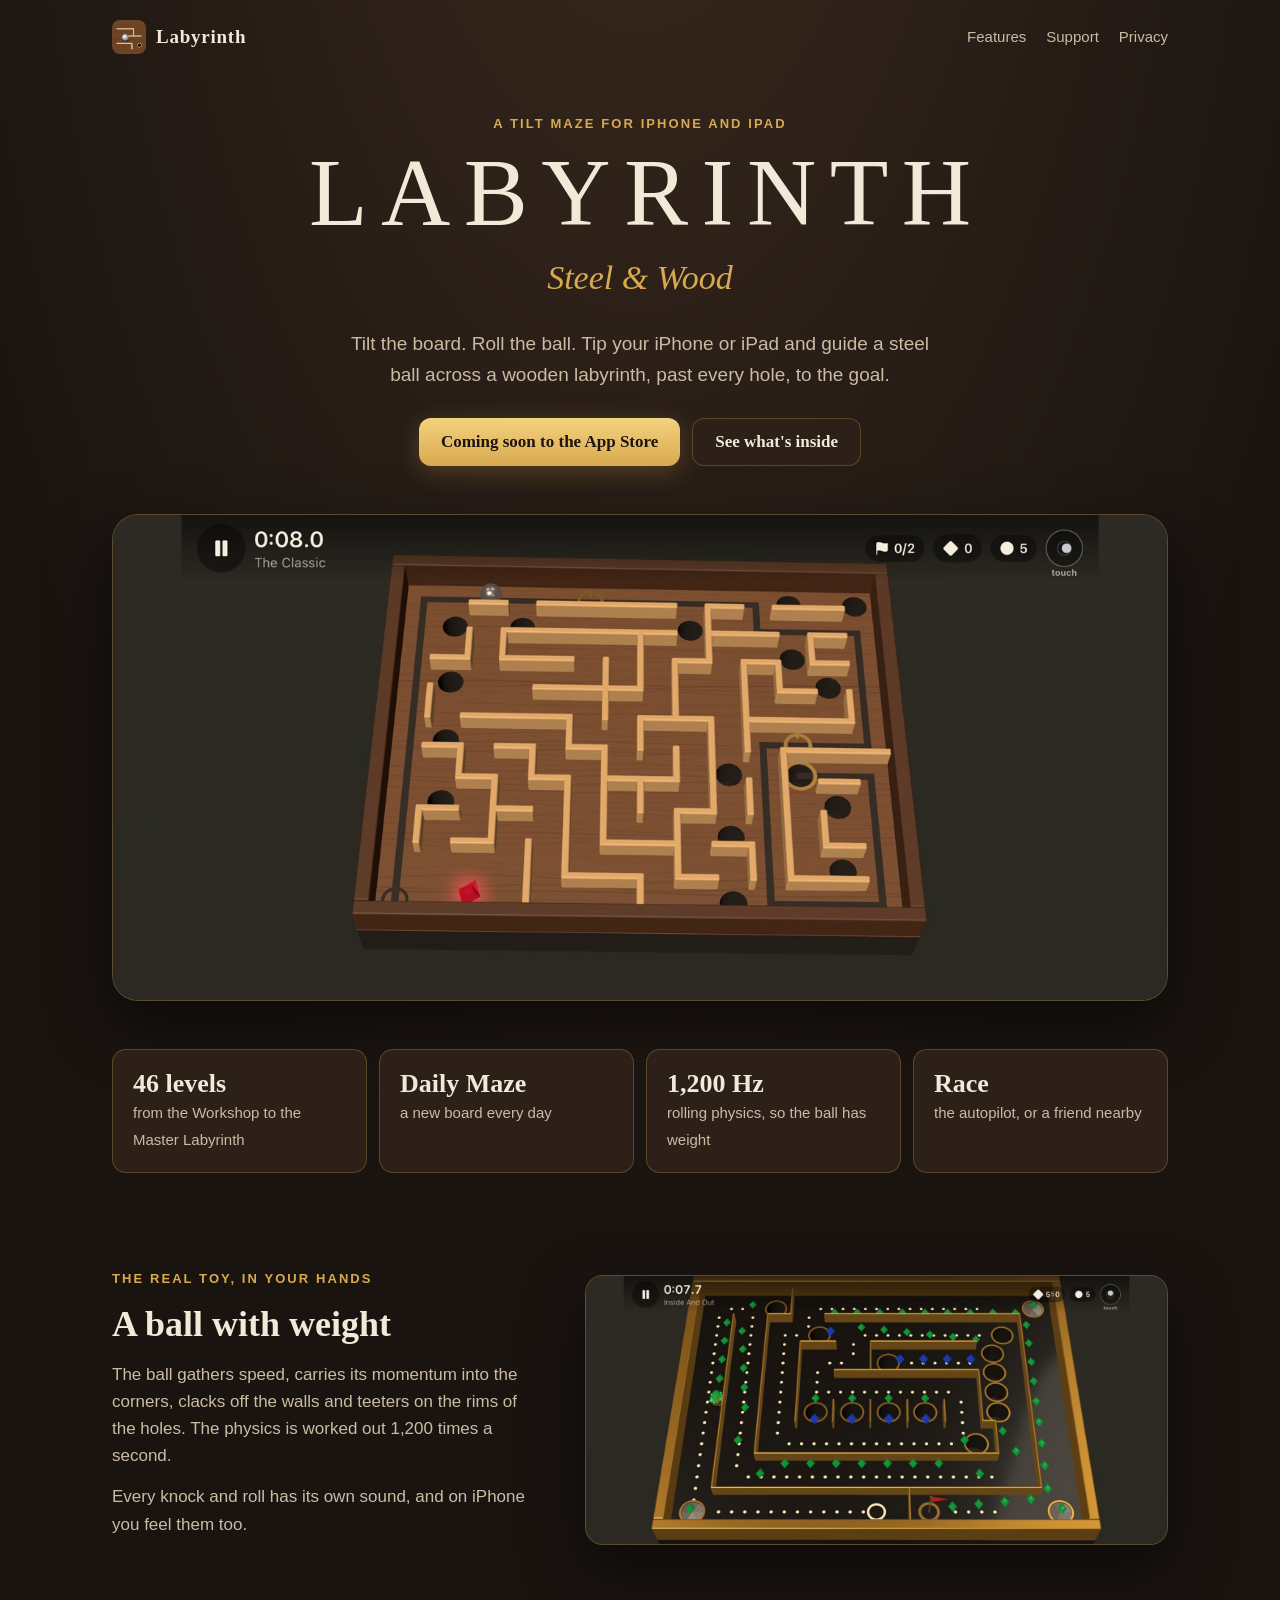
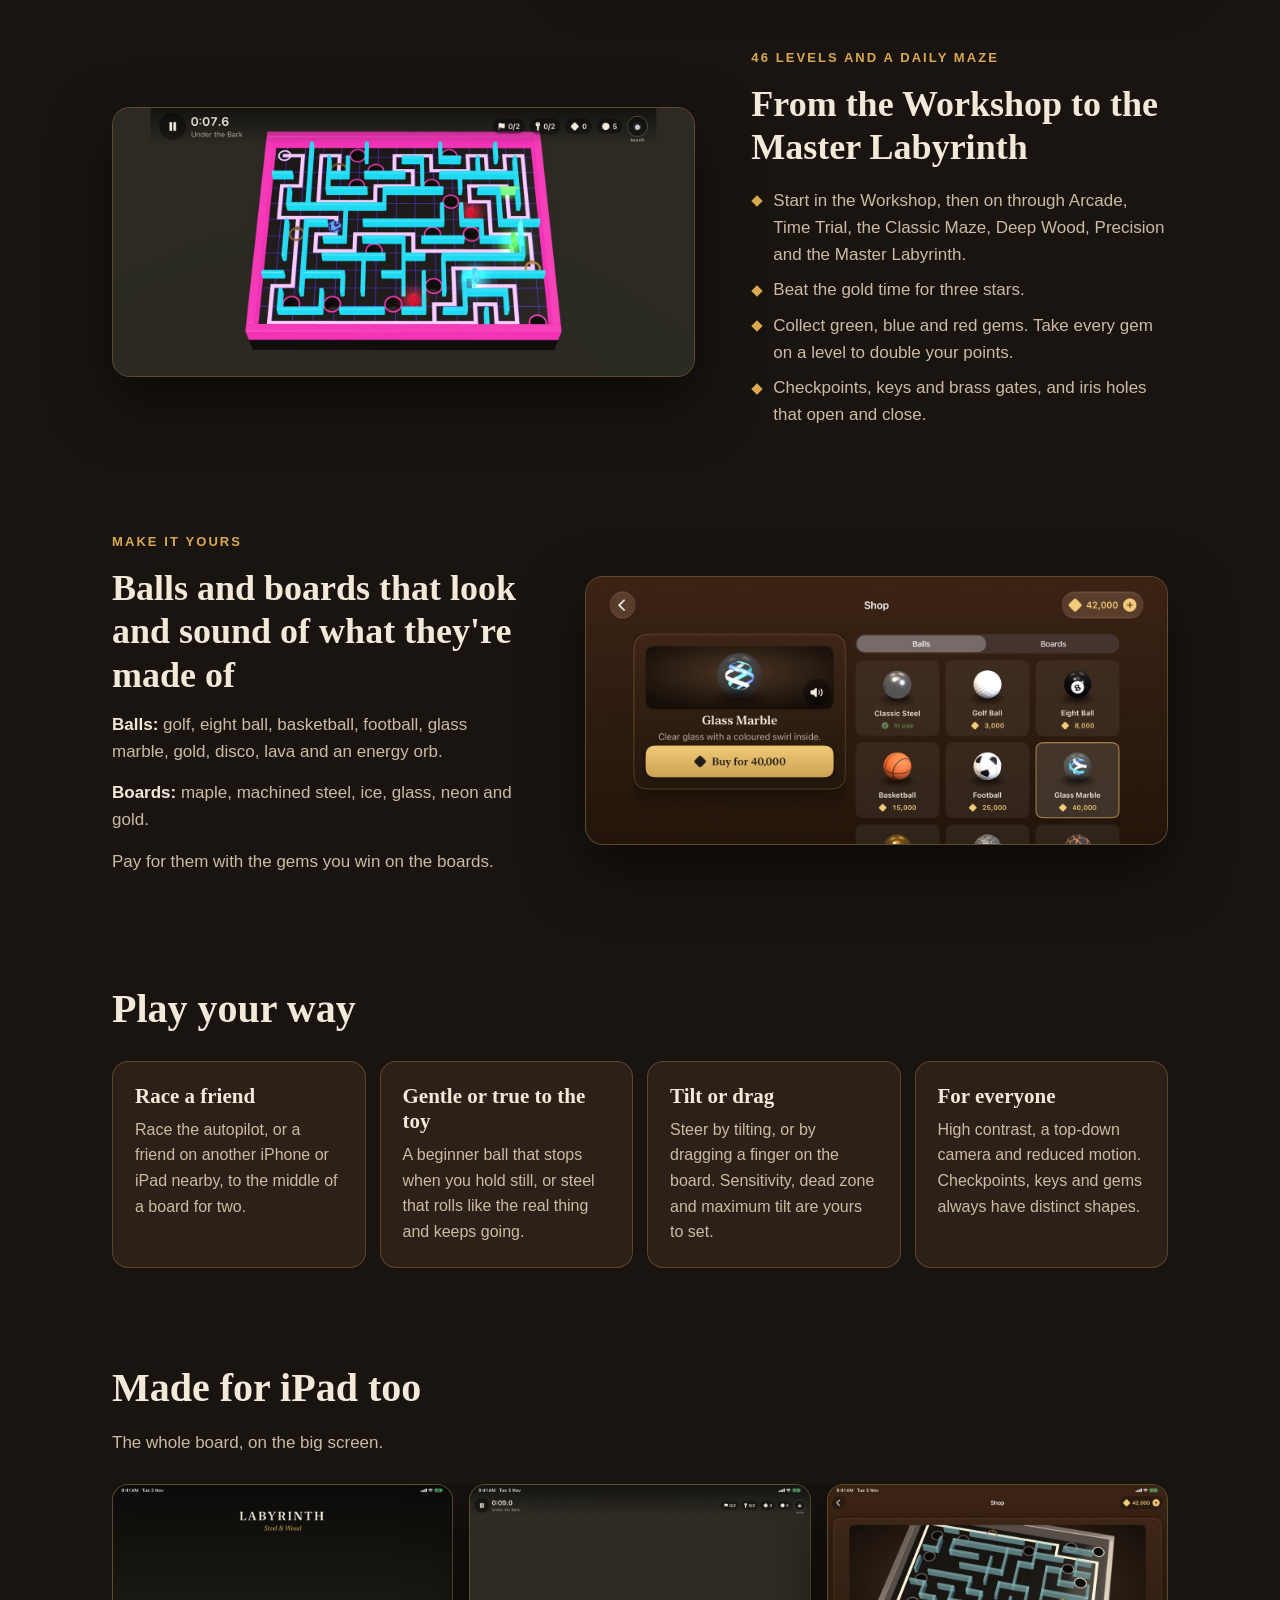
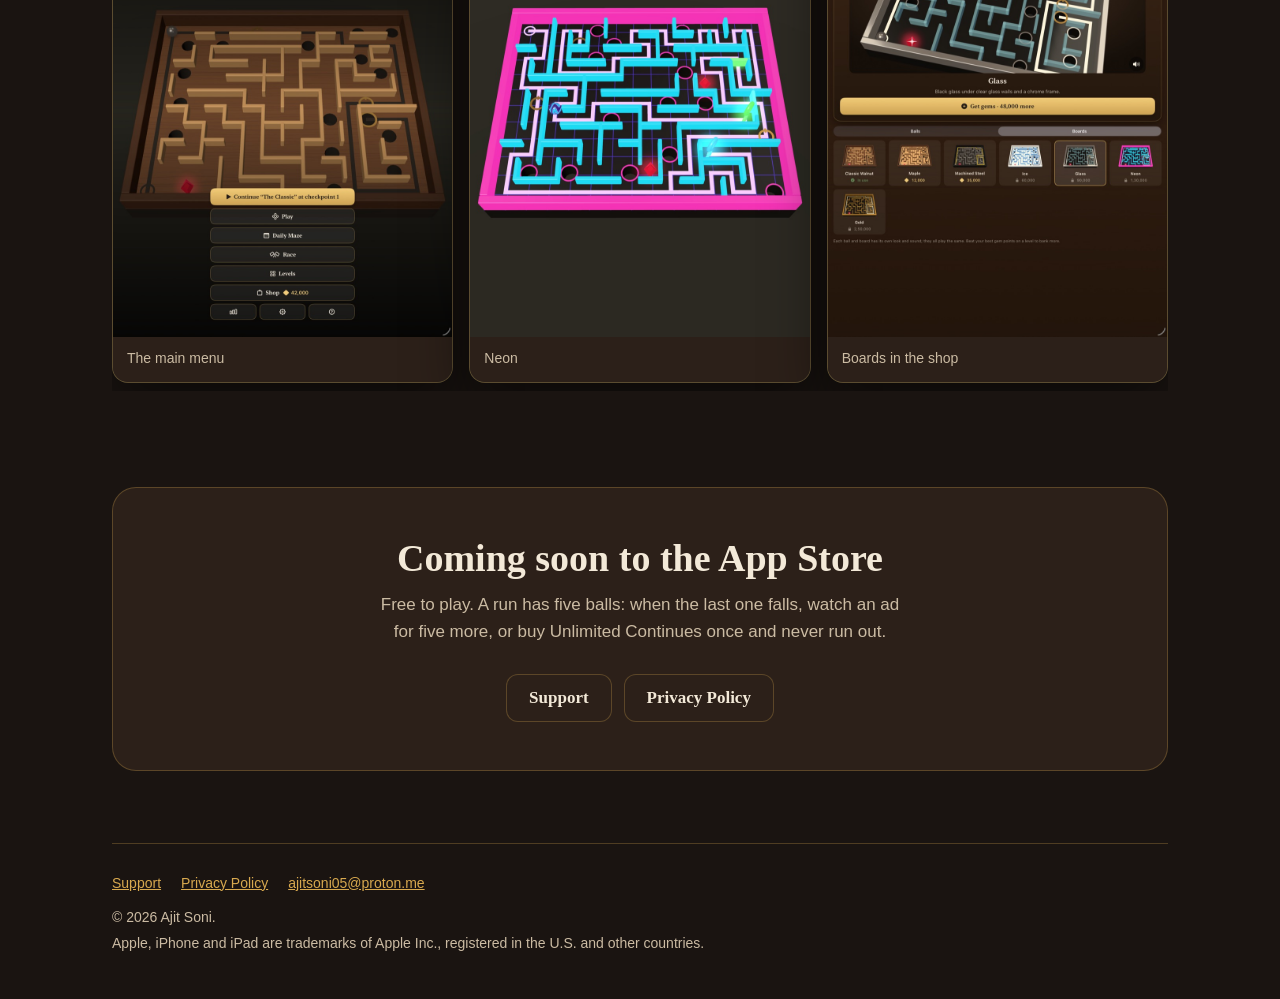
==== labyrinth/index.html @ cddf4cc7 "Publish the site from Labyrinth a6deaa6 Co-Authored-By: Claude Opus 5.5 <noreply@anthropic.com>" ====
<!doctype html>
<html lang="en">
<head>
<meta charset="utf-8">
<meta name="viewport" content="width=device-width, initial-scale=1">
<title>Labyrinth: Steel &amp; Wood · the tilt maze for iPhone and iPad</title>
<meta name="description" content="Tip your iPhone or iPad and roll a steel ball through a wooden labyrinth, past the holes, to the goal. Real rolling physics, 46 levels and a new maze every day.">
<meta name="theme-color" content="#1a1411">
<link rel="canonical" href="https://ajitsoni05.github.io/labyrinth/">
<meta property="og:type" content="website">
<meta property="og:url" content="https://ajitsoni05.github.io/labyrinth/">
<meta property="og:title" content="Labyrinth: Steel &amp; Wood">
<meta property="og:description" content="Tilt the board. Roll the ball. The wooden tilt maze for iPhone and iPad.">
<meta property="og:image" content="https://ajitsoni05.github.io/labyrinth/images/iphone-01-classic.jpg">
<meta name="twitter:card" content="summary_large_image">
<link rel="icon" href="favicon.png" type="image/png">
<link rel="apple-touch-icon" href="apple-touch-icon.png">
<link rel="stylesheet" href="style.css">
</head>
<body>
<header class="site-header wrap">
<a class="brand" href="index.html"><img src="images/icon-256.png" alt="" width="34" height="34"><span>Labyrinth</span></a>
<nav><a href="#features">Features</a><a href="support.html">Support</a><a href="privacy.html">Privacy</a></nav>
</header>

<main class="wrap">
<section class="intro">
<p class="eyebrow">A tilt maze for iPhone and iPad</p>
<h1 class="wordmark">LABYRINTH</h1>
<p class="wordmark-sub">Steel &amp; Wood</p>
<p class="tagline">Tilt the board. Roll the ball. Tip your iPhone or iPad and guide a steel ball across a wooden labyrinth, past every hole, to the goal.</p>
<div class="actions">
<!-- When the game is live, replace this with Apple's "Download on the App Store" badge linking to the listing. -->
<span class="button button-gold soon">Coming soon to the App Store</span>
<a class="button button-quiet" href="#features">See what's inside</a>
</div>
<figure class="shot hero-shot"><img src="images/iphone-01-classic.jpg" width="1434" height="660" alt="The Classic: a walnut labyrinth board with a steel ball, maple walls, holes and a red gem."></figure>
</section>

<section class="facts" aria-label="At a glance">
<div class="fact"><b>46 levels</b><span>from the Workshop to the Master Labyrinth</span></div>
<div class="fact"><b>Daily Maze</b><span>a new board every day</span></div>
<div class="fact"><b>1,200 Hz</b><span>rolling physics, so the ball has weight</span></div>
<div class="fact"><b>Race</b><span>the autopilot, or a friend nearby</span></div>
</section>

<section class="feature" id="features">
<div class="feature-text">
<p class="eyebrow">The real toy, in your hands</p>
<h2>A ball with weight</h2>
<p>The ball gathers speed, carries its momentum into the corners, clacks off the walls and teeters on the rims of the holes. The physics is worked out 1,200 times a second.</p>
<p>Every knock and roll has its own sound, and on iPhone you feel them too.</p>
</div>
<figure class="shot"><img src="images/iphone-03-gold.jpg" width="1434" height="660" loading="lazy" alt="Inside and Out on the gold board, with rows of green and blue gems around the holes."></figure>
</section>

<section class="feature flip">
<div class="feature-text">
<p class="eyebrow">46 levels and a Daily Maze</p>
<h2>From the Workshop to the Master Labyrinth</h2>
<ul class="ticks">
<li>Start in the Workshop, then on through Arcade, Time Trial, the Classic Maze, Deep Wood, Precision and the Master Labyrinth.</li>
<li>Beat the gold time for three stars.</li>
<li>Collect green, blue and red gems. Take every gem on a level to double your points.</li>
<li>Checkpoints, keys and brass gates, and iris holes that open and close.</li>
</ul>
</div>
<figure class="shot"><img src="images/iphone-02-neon.jpg" width="1434" height="660" loading="lazy" alt="Under the Bark on the neon board: cyan walls, pink holes, keys and gems, with the energy orb."></figure>
</section>

<section class="feature">
<div class="feature-text">
<p class="eyebrow">Make it yours</p>
<h2>Balls and boards that look and sound of what they're made of</h2>
<p><strong>Balls:</strong> golf, eight ball, basketball, football, glass marble, gold, disco, lava and an energy orb.</p>
<p><strong>Boards:</strong> maple, machined steel, ice, glass, neon and gold.</p>
<p>Pay for them with the gems you win on the boards.</p>
</div>
<figure class="shot"><img src="images/iphone-04-shop-balls.jpg" width="1434" height="660" loading="lazy" alt="The shop, with the glass marble chosen, next to golf, eight ball, basketball and football balls."></figure>
</section>

<section class="section">
<h2 class="section-title">Play your way</h2>
<div class="cards">
<div class="card"><h3>Race a friend</h3><p>Race the autopilot, or a friend on another iPhone or iPad nearby, to the middle of a board for two.</p></div>
<div class="card"><h3>Gentle or true to the toy</h3><p>A beginner ball that stops when you hold still, or steel that rolls like the real thing and keeps going.</p></div>
<div class="card"><h3>Tilt or drag</h3><p>Steer by tilting, or by dragging a finger on the board. Sensitivity, dead zone and maximum tilt are yours to set.</p></div>
<div class="card"><h3>For everyone</h3><p>High contrast, a top-down camera and reduced motion. Checkpoints, keys and gems always have distinct shapes.</p></div>
</div>
</section>

<section class="section">
<h2 class="section-title">Made for iPad too</h2>
<p>The whole board, on the big screen.</p>
<div class="ipads">
<figure class="shot"><img src="images/ipad-06-menu.jpg" width="860" height="1146" loading="lazy" alt="The main menu on iPad, over the Classic board."><figcaption>The main menu</figcaption></figure>
<figure class="shot"><img src="images/ipad-02-neon.jpg" width="860" height="1146" loading="lazy" alt="The neon board on iPad."><figcaption>Neon</figcaption></figure>
<figure class="shot"><img src="images/ipad-05-shop-boards.jpg" width="860" height="1146" loading="lazy" alt="The shop's boards on iPad."><figcaption>Boards in the shop</figcaption></figure>
</div>
</section>

<section class="closing">
<h2>Coming soon to the App Store</h2>
<p>Free to play. A run has five balls: when the last one falls, watch an ad for five more, or buy Unlimited Continues once and never run out.</p>
<div class="actions"><a class="button button-quiet" href="support.html">Support</a><a class="button button-quiet" href="privacy.html">Privacy Policy</a></div>
</section>
</main>

<footer class="site-footer wrap">
<nav><a href="support.html">Support</a><a href="privacy.html">Privacy Policy</a><a href="mailto:ajitsoni05@proton.me?subject=Labyrinth%3A%20Steel%20%26%20Wood">ajitsoni05@proton.me</a></nav>
<p>© 2026 Ajit Soni.</p>
<p>Apple, iPhone and iPad are trademarks of Apple Inc., registered in the U.S. and other countries.</p>
</footer>
</body>
</html>
---- labyrinth/style.css ----
/* The site's look follows the game's: dark wood, paper text, brass trim. One sheet for every page. */
:root {
  color-scheme: dark;
  --bg: #1a1411; --wood: #241710; --panel: #2c2019; --panel-2: #36271d;
  --line: rgba(216, 169, 79, 0.28); --paper: #f3e9d8; --muted: #cbbba3; --brass: #d8a94f; --brass-bright: #f0c977;
  --serif: ui-serif, "New York", Georgia, "Times New Roman", serif;
  --sans: -apple-system, BlinkMacSystemFont, "Helvetica Neue", Arial, sans-serif;
}
* { box-sizing: border-box; }
html { scroll-behavior: smooth; }
@media (prefers-reduced-motion: reduce) { html { scroll-behavior: auto; } }
body {
  margin: 0; color: var(--paper); font: 17px/1.6 var(--sans);
  background: radial-gradient(ellipse 90% 60% at 50% -10%, #3b2a1e 0%, var(--bg) 65%) no-repeat, var(--bg);
}
img { display: block; max-width: 100%; height: auto; }
a { color: var(--brass); }
a:hover { color: var(--brass-bright); }
h1, h2, h3 { font-family: var(--serif); font-weight: 600; line-height: 1.2; }
p, li { color: var(--muted); }
strong { color: var(--paper); }
.wrap { max-width: 1120px; margin: 0 auto; padding: 0 16px; }
@media (min-width: 720px) { .wrap { padding: 0 32px; } }

/* Header and footer, on every page */
.site-header { display: flex; align-items: center; justify-content: space-between; gap: 16px; padding-top: 20px; padding-bottom: 20px; }
.brand { display: flex; align-items: center; gap: 10px; color: var(--paper); text-decoration: none; font-family: var(--serif); font-size: 19px; font-weight: 600; letter-spacing: 0.04em; }
.brand img { width: 34px; height: 34px; border-radius: 8px; }
.site-header nav { display: flex; gap: 20px; font-size: 15px; }
.site-header nav a { color: var(--muted); text-decoration: none; }
.site-header nav a:hover, .site-header nav a[aria-current] { color: var(--paper); }
@media (max-width: 560px) { .brand span { display: none; } .site-header nav { gap: 16px; } }
.site-footer { margin-top: 72px; padding-bottom: 40px; font-size: 14px; color: var(--muted); }
.site-footer::before { content: ""; display: block; border-top: 1px solid var(--line); margin-bottom: 28px; }
.site-footer p { margin: 4px 0; }
.site-footer nav { display: flex; flex-wrap: wrap; gap: 8px 20px; margin-bottom: 12px; }

/* Text pages: support and privacy */
.page { max-width: 720px; margin: 0 auto; padding: 16px 16px 0; }
.page h1 { font-size: 34px; margin: 8px 0 12px; }
.page h2 { font-size: 23px; margin: 36px 0 8px; }
.page ul { padding-left: 22px; }
.hero { background: var(--panel); border: 1px solid var(--line); border-radius: 16px; padding: 24px; margin: 8px 0 24px; }
.hero p { margin: 0; }

/* Landing page */
.eyebrow { margin: 0 0 10px; font-size: 13px; font-weight: 600; letter-spacing: 0.16em; text-transform: uppercase; color: var(--brass); }
.intro { text-align: center; padding-top: 40px; }
.wordmark { margin: 0; font-size: clamp(46px, 10vw, 96px); font-weight: 500; letter-spacing: 0.14em; line-height: 1; padding-left: 0.14em; }
.wordmark-sub { margin: 10px 0 0; font-family: var(--serif); font-style: italic; font-size: clamp(22px, 3.6vw, 34px); color: var(--brass); }
.tagline { max-width: 580px; margin: 24px auto 0; font-size: 19px; }
.actions { display: flex; flex-wrap: wrap; justify-content: center; gap: 12px; margin-top: 28px; }
.button { display: inline-flex; align-items: center; gap: 8px; min-height: 48px; padding: 0 22px; border-radius: 12px; font-family: var(--serif); font-size: 17px; font-weight: 600; text-decoration: none; }
.button-gold { background: linear-gradient(#f3d27f, #d8a94f); color: #1d140d; box-shadow: 0 6px 24px rgba(216, 169, 79, 0.25); }
.button-gold:hover { color: #1d140d; filter: brightness(1.06); }
.button-quiet { border: 1px solid var(--line); background: var(--panel); color: var(--paper); }
.button-quiet:hover { color: var(--paper); background: var(--panel-2); }
.soon { cursor: default; }
.shot { margin: 0; border-radius: 18px; overflow: hidden; border: 1px solid var(--line); background: #2b2824; box-shadow: 0 24px 60px rgba(0, 0, 0, 0.55); }
.hero-shot { margin-top: 48px; }
@media (min-width: 720px) { .hero-shot { border-radius: 26px; } }

.facts { display: grid; grid-template-columns: repeat(2, 1fr); gap: 12px; margin-top: 48px; }
@media (min-width: 860px) { .facts { grid-template-columns: repeat(4, 1fr); } }
.fact { background: var(--panel); border: 1px solid var(--line); border-radius: 14px; padding: 18px 20px; }
.fact b { display: block; font-family: var(--serif); font-size: 26px; font-weight: 600; color: var(--paper); line-height: 1.2; }
.fact span { font-size: 15px; color: var(--muted); }

.section { margin-top: 96px; }
.section-title { font-size: clamp(28px, 4vw, 40px); margin: 0 0 12px; }
.feature { display: grid; gap: 28px; align-items: center; margin-top: 96px; }
@media (min-width: 860px) {
  .feature { grid-template-columns: 5fr 7fr; gap: 56px; }
  .feature.flip { grid-template-columns: 7fr 5fr; }
  .feature.flip .feature-text { order: 2; }
}
.feature h2 { font-size: clamp(26px, 3.4vw, 36px); margin: 0 0 14px; }
.feature p { margin: 0 0 14px; }
.ticks { list-style: none; padding: 0; margin: 18px 0 0; }
.ticks li { position: relative; padding-left: 22px; margin: 8px 0; }
.ticks li::before { content: ""; position: absolute; left: 2px; top: 0.62em; width: 8px; height: 8px; background: var(--brass); transform: rotate(45deg); }

.cards { display: grid; gap: 14px; grid-template-columns: repeat(auto-fit, minmax(240px, 1fr)); margin-top: 28px; }
.card { background: var(--panel); border: 1px solid var(--line); border-radius: 16px; padding: 22px; }
.card h3 { font-size: 21px; margin: 0 0 8px; }
.card p { margin: 0; font-size: 16px; }

.ipads { display: grid; grid-auto-flow: column; grid-auto-columns: minmax(240px, 1fr); gap: 16px; margin-top: 28px; overflow-x: auto; scroll-snap-type: x mandatory; padding-bottom: 8px; }
.ipads .shot { scroll-snap-align: start; border-radius: 16px; }
.ipads figcaption { padding: 10px 14px 12px; font-size: 14px; color: var(--muted); background: var(--panel); }

.closing { text-align: center; margin-top: 96px; padding: 48px 24px; background: var(--panel); border: 1px solid var(--line); border-radius: 24px; }
.closing h2 { font-size: clamp(26px, 4vw, 38px); margin: 0 0 10px; }
.closing p { margin: 0 auto; max-width: 520px; }
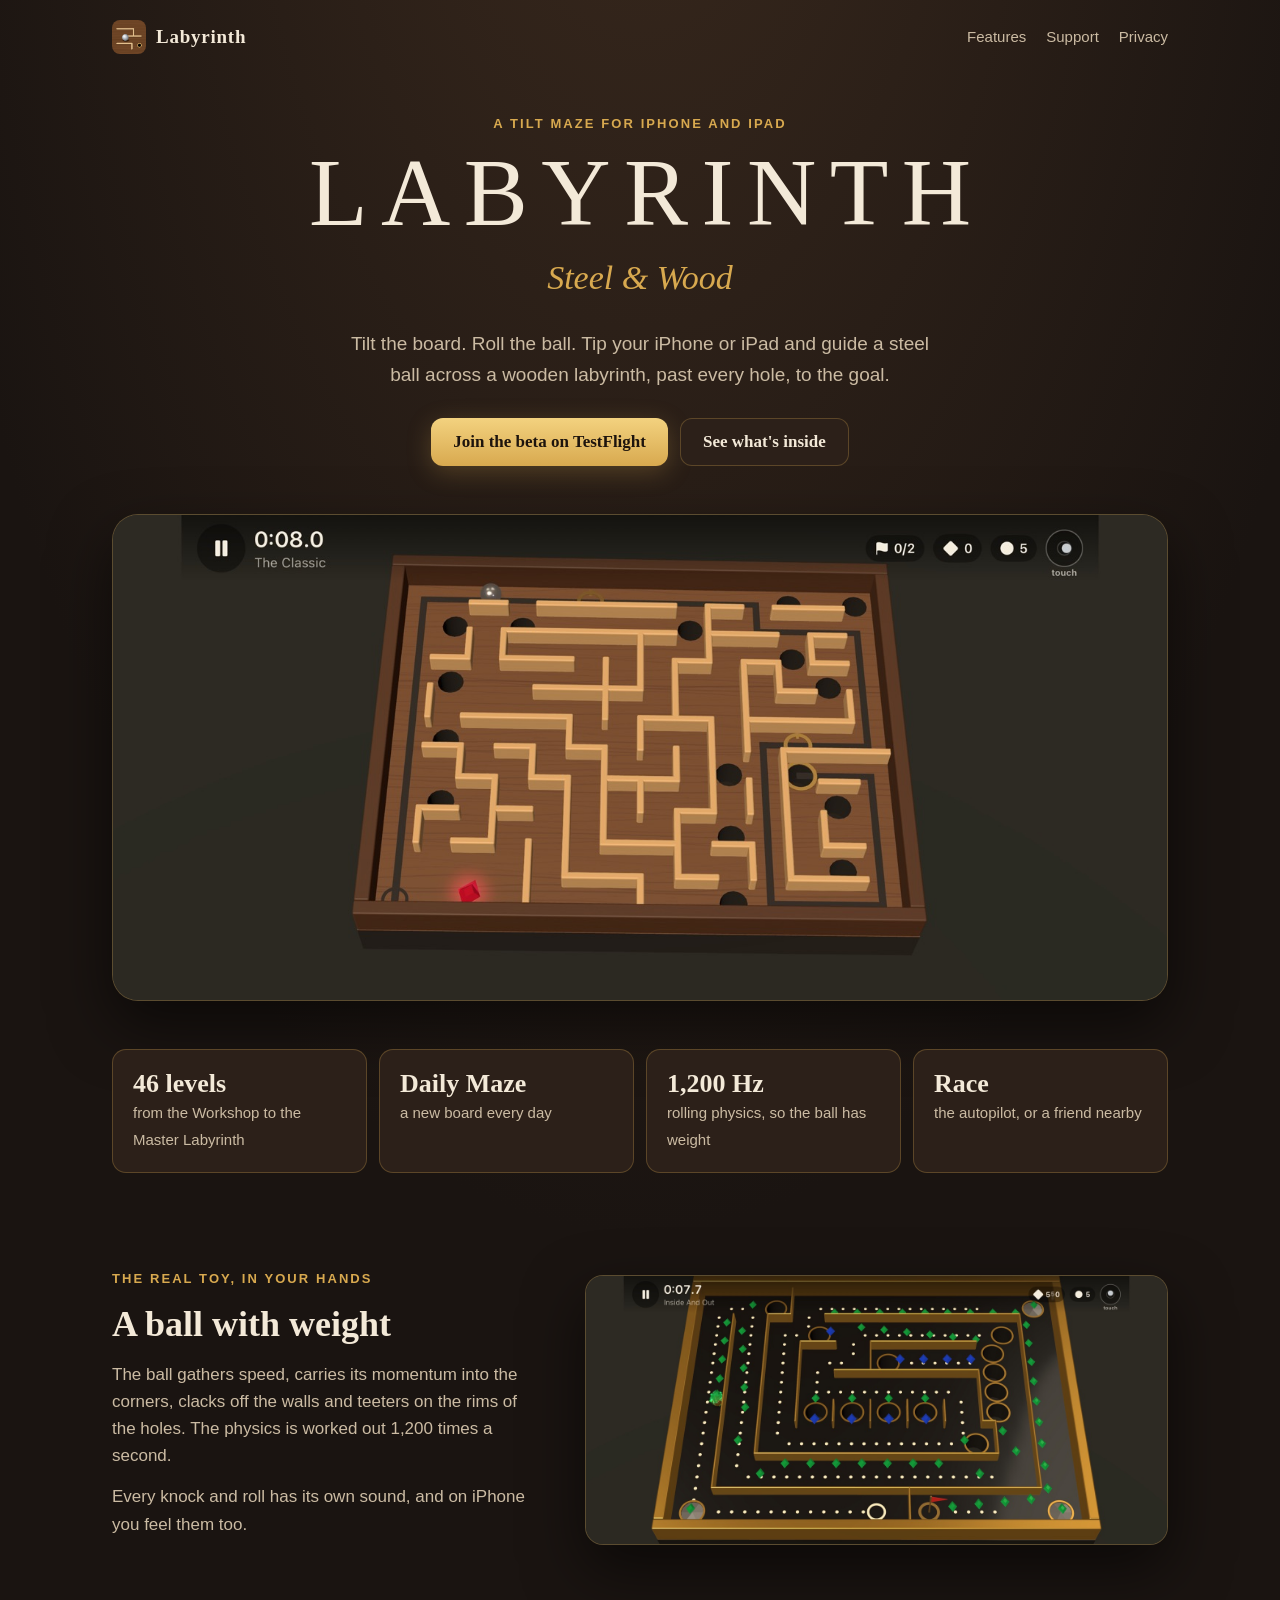
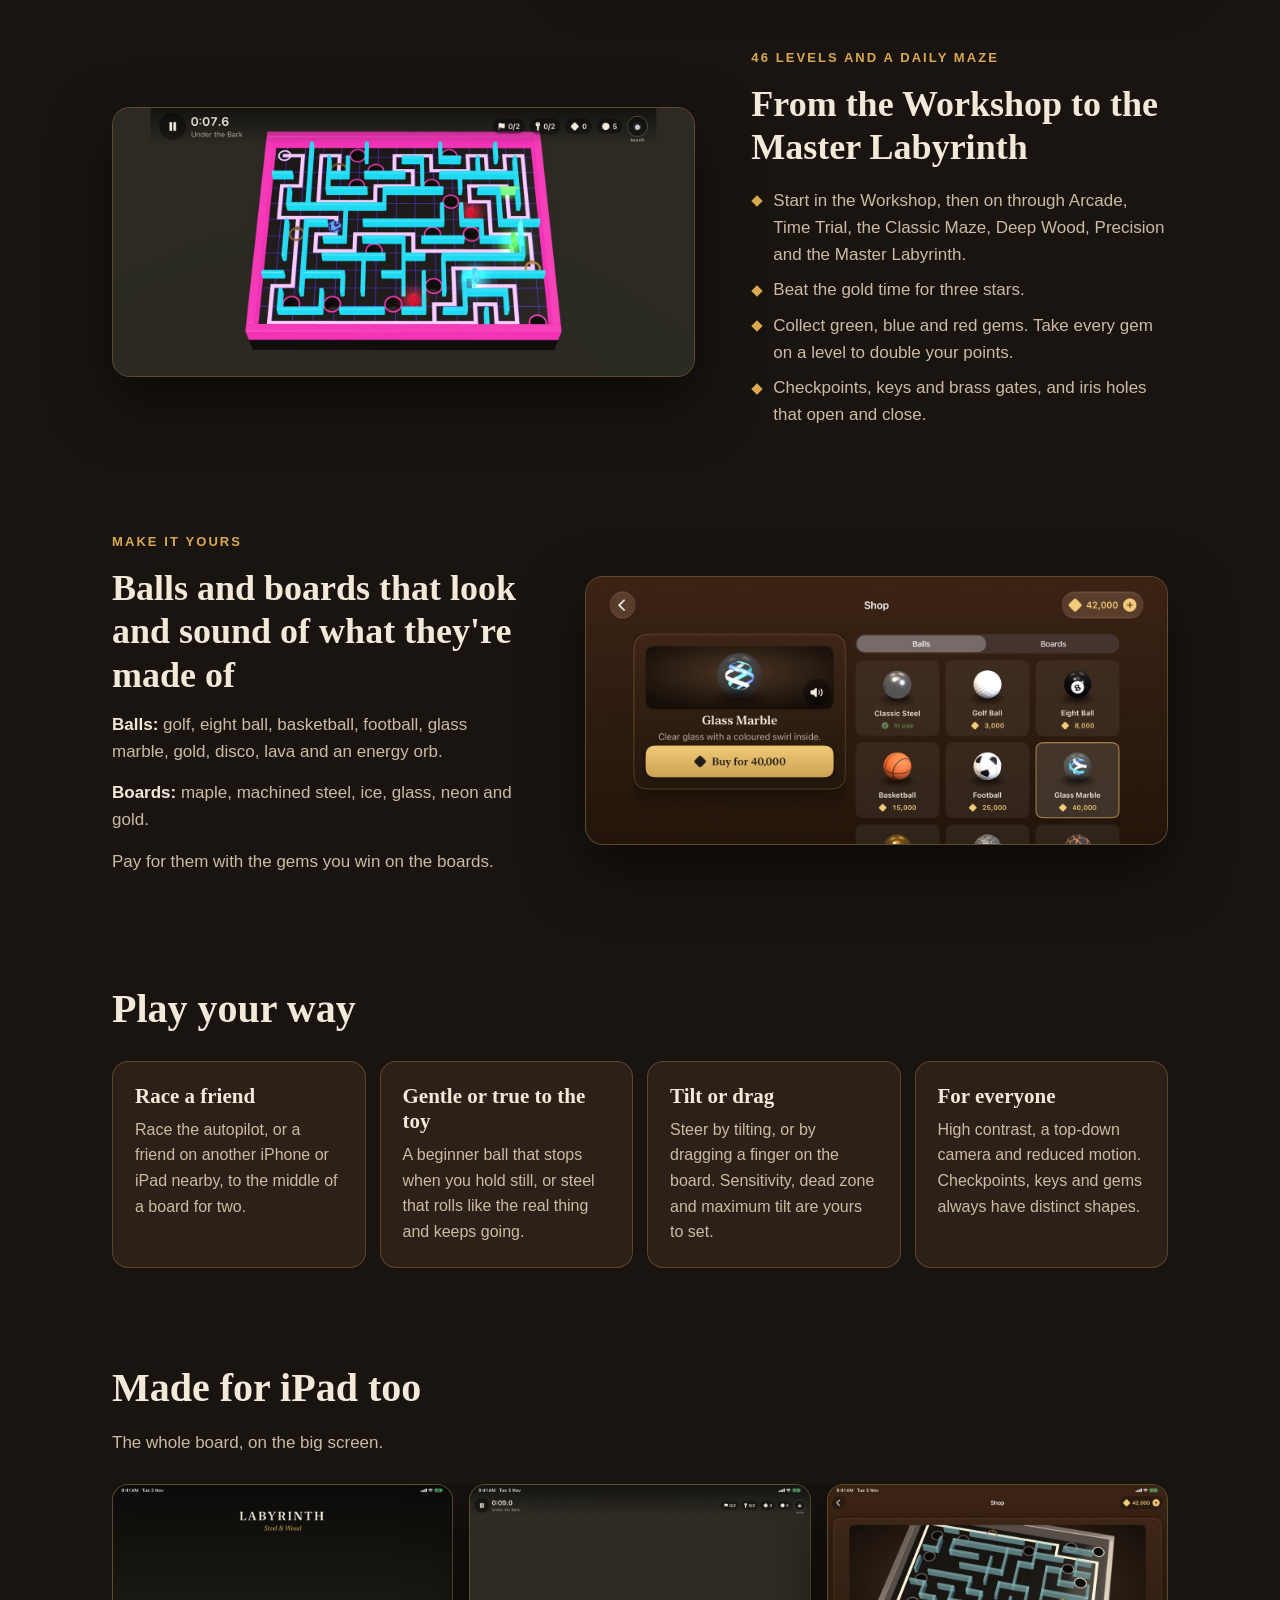
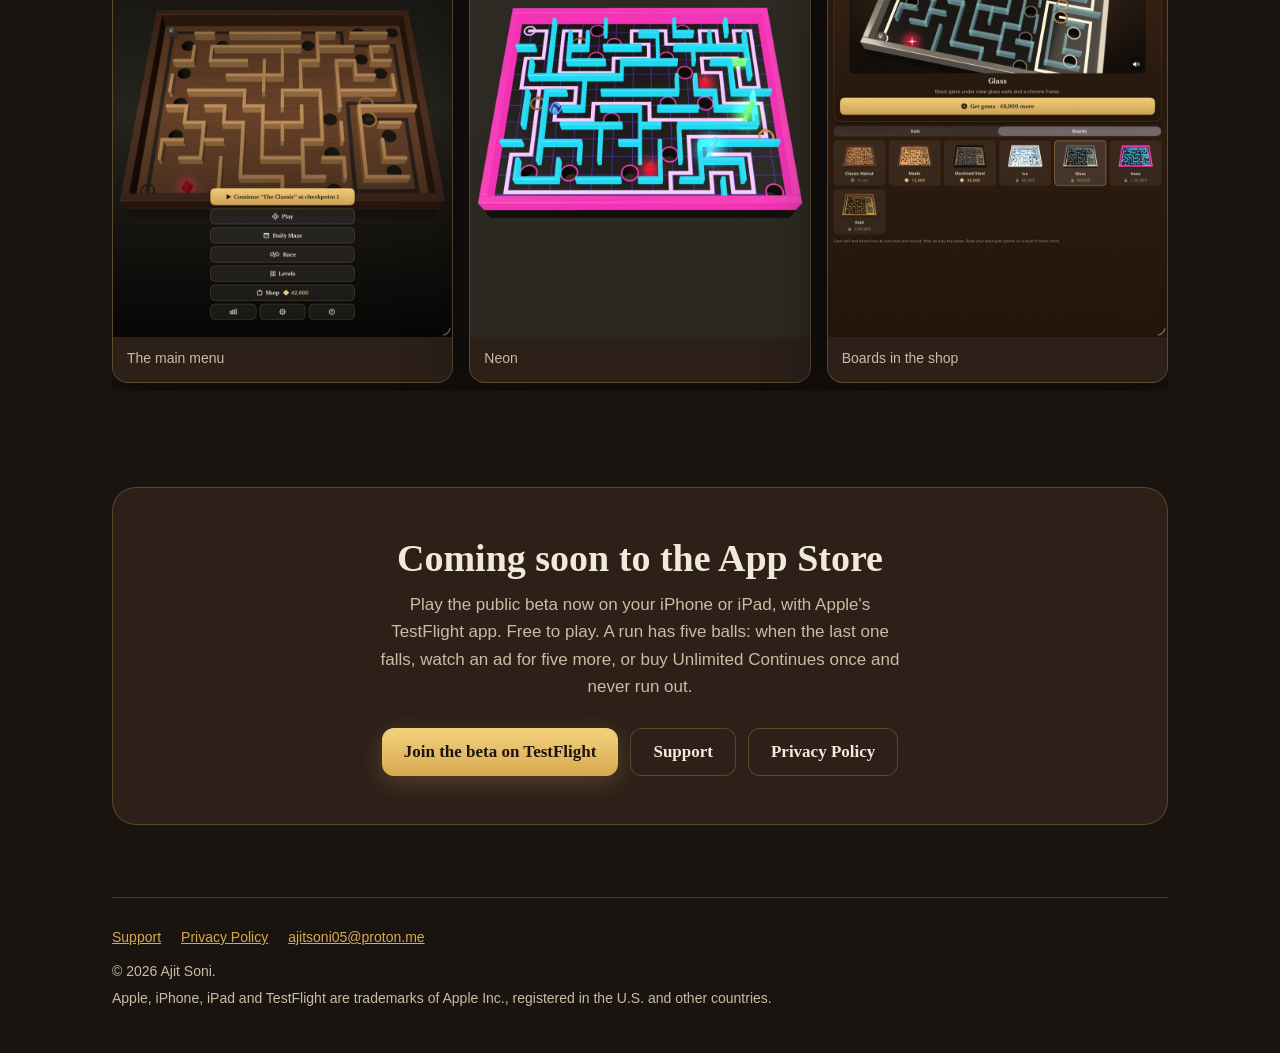
==== commit 6c636d76: "Publish the site from Labyrinth bd74345 Link the TestFlight public beta in place of Coming soon." ====
--- a/labyrinth/index.html
+++ b/labyrinth/index.html
@@ -31,7 +31,7 @@
 <p class="tagline">Tilt the board. Roll the ball. Tip your iPhone or iPad and guide a steel ball across a wooden labyrinth, past every hole, to the goal.</p>
 <div class="actions">
 <!-- When the game is live, replace this with Apple's "Download on the App Store" badge linking to the listing. -->
-<span class="button button-gold soon">Coming soon to the App Store</span>
+<a class="button button-gold" href="https://testflight.apple.com/join/ynHM7mc5">Join the beta on TestFlight</a>
 <a class="button button-quiet" href="#features">See what's inside</a>
 </div>
 <figure class="shot hero-shot"><img src="images/iphone-01-classic.jpg" width="1434" height="660" alt="The Classic: a walnut labyrinth board with a steel ball, maple walls, holes and a red gem."></figure>
@@ -101,15 +101,16 @@
 
 <section class="closing">
 <h2>Coming soon to the App Store</h2>
-<p>Free to play. A run has five balls: when the last one falls, watch an ad for five more, or buy Unlimited Continues once and never run out.</p>
-<div class="actions"><a class="button button-quiet" href="support.html">Support</a><a class="button button-quiet" href="privacy.html">Privacy Policy</a></div>
+<p>Play the public beta now on your iPhone or iPad, with Apple's TestFlight app. Free to play. A run has five balls: when the last one falls, watch an ad for five more, or buy Unlimited Continues once and never run out.</p>
+<!-- When the game is live, replace the TestFlight button with Apple's "Download on the App Store" badge too. -->
+<div class="actions"><a class="button button-gold" href="https://testflight.apple.com/join/ynHM7mc5">Join the beta on TestFlight</a><a class="button button-quiet" href="support.html">Support</a><a class="button button-quiet" href="privacy.html">Privacy Policy</a></div>
 </section>
 </main>
 
 <footer class="site-footer wrap">
 <nav><a href="support.html">Support</a><a href="privacy.html">Privacy Policy</a><a href="mailto:ajitsoni05@proton.me?subject=Labyrinth%3A%20Steel%20%26%20Wood">ajitsoni05@proton.me</a></nav>
 <p>© 2026 Ajit Soni.</p>
-<p>Apple, iPhone and iPad are trademarks of Apple Inc., registered in the U.S. and other countries.</p>
+<p>Apple, iPhone, iPad and TestFlight are trademarks of Apple Inc., registered in the U.S. and other countries.</p>
 </footer>
 </body>
 </html>
--- a/labyrinth/style.css
+++ b/labyrinth/style.css
@@ -55,7 +55,6 @@
 .button-gold:hover { color: #1d140d; filter: brightness(1.06); }
 .button-quiet { border: 1px solid var(--line); background: var(--panel); color: var(--paper); }
 .button-quiet:hover { color: var(--paper); background: var(--panel-2); }
-.soon { cursor: default; }
 .shot { margin: 0; border-radius: 18px; overflow: hidden; border: 1px solid var(--line); background: #2b2824; box-shadow: 0 24px 60px rgba(0, 0, 0, 0.55); }
 .hero-shot { margin-top: 48px; }
 @media (min-width: 720px) { .hero-shot { border-radius: 26px; } }
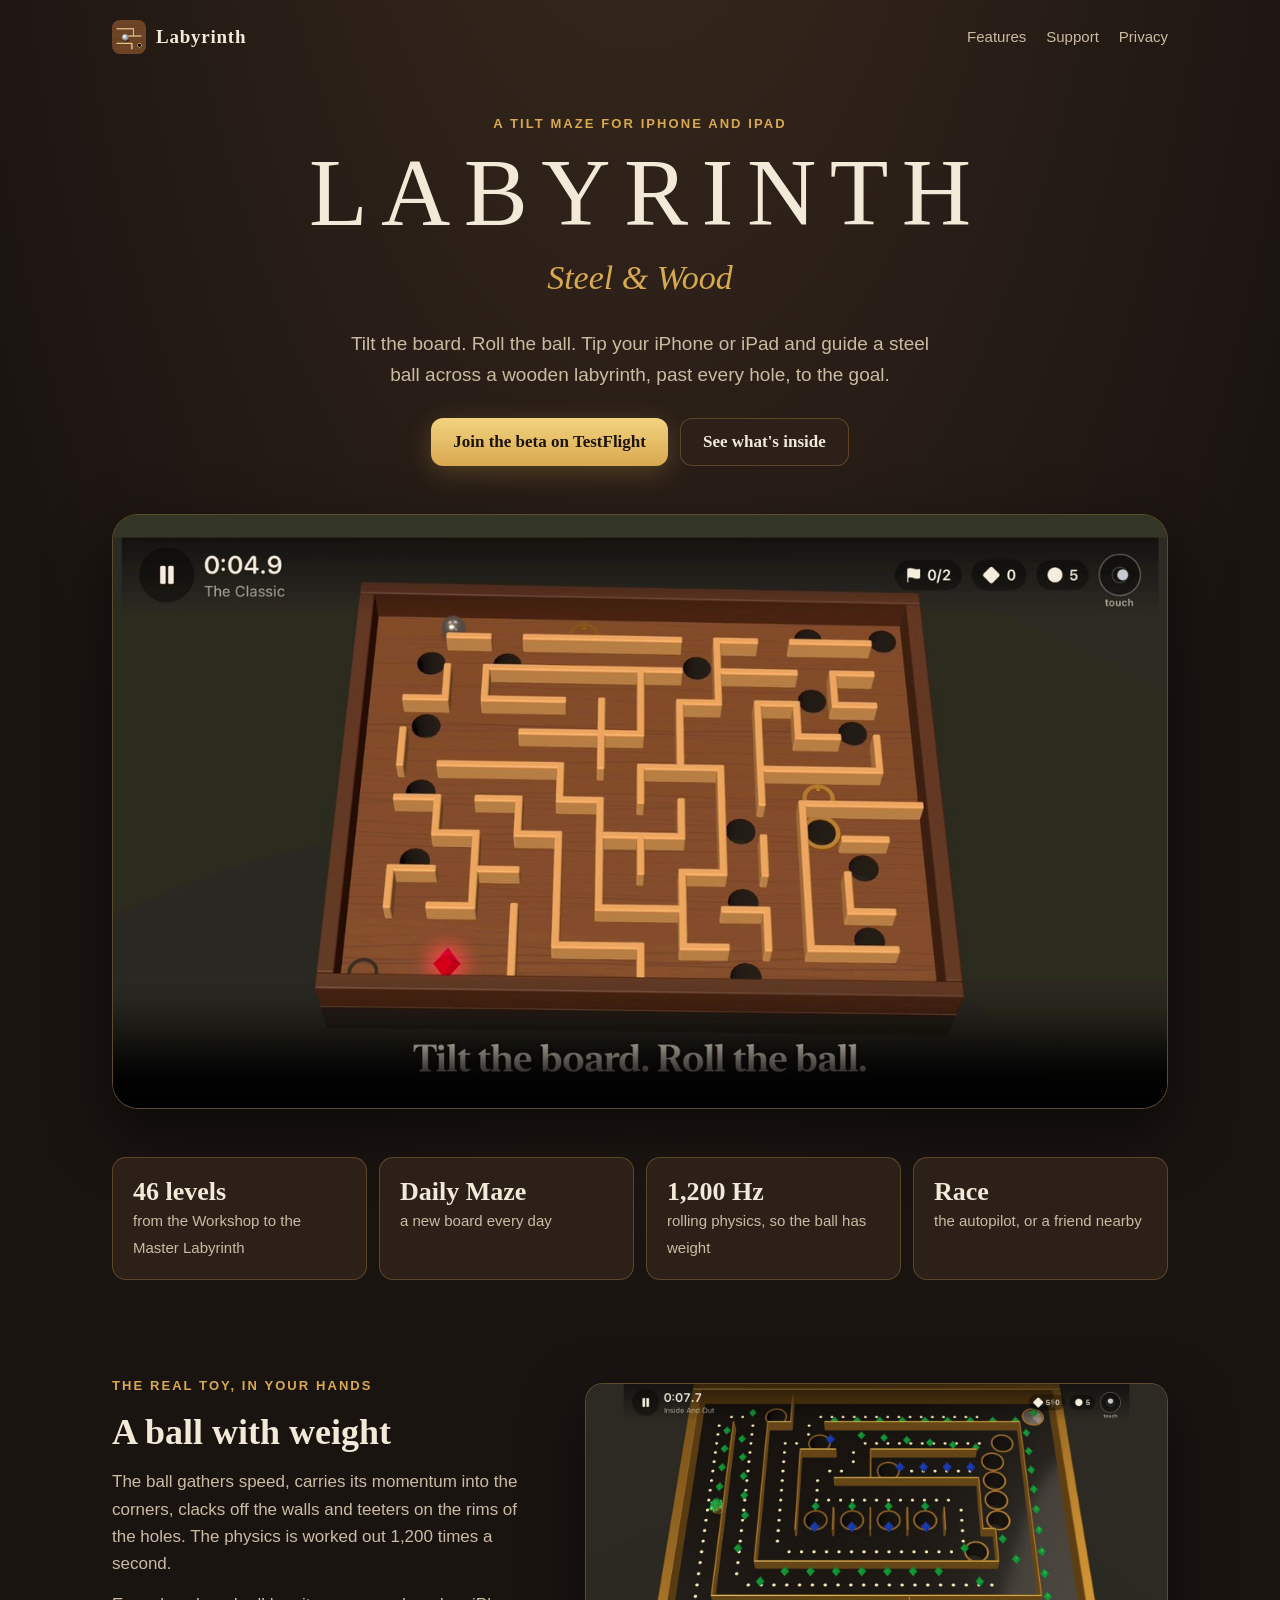
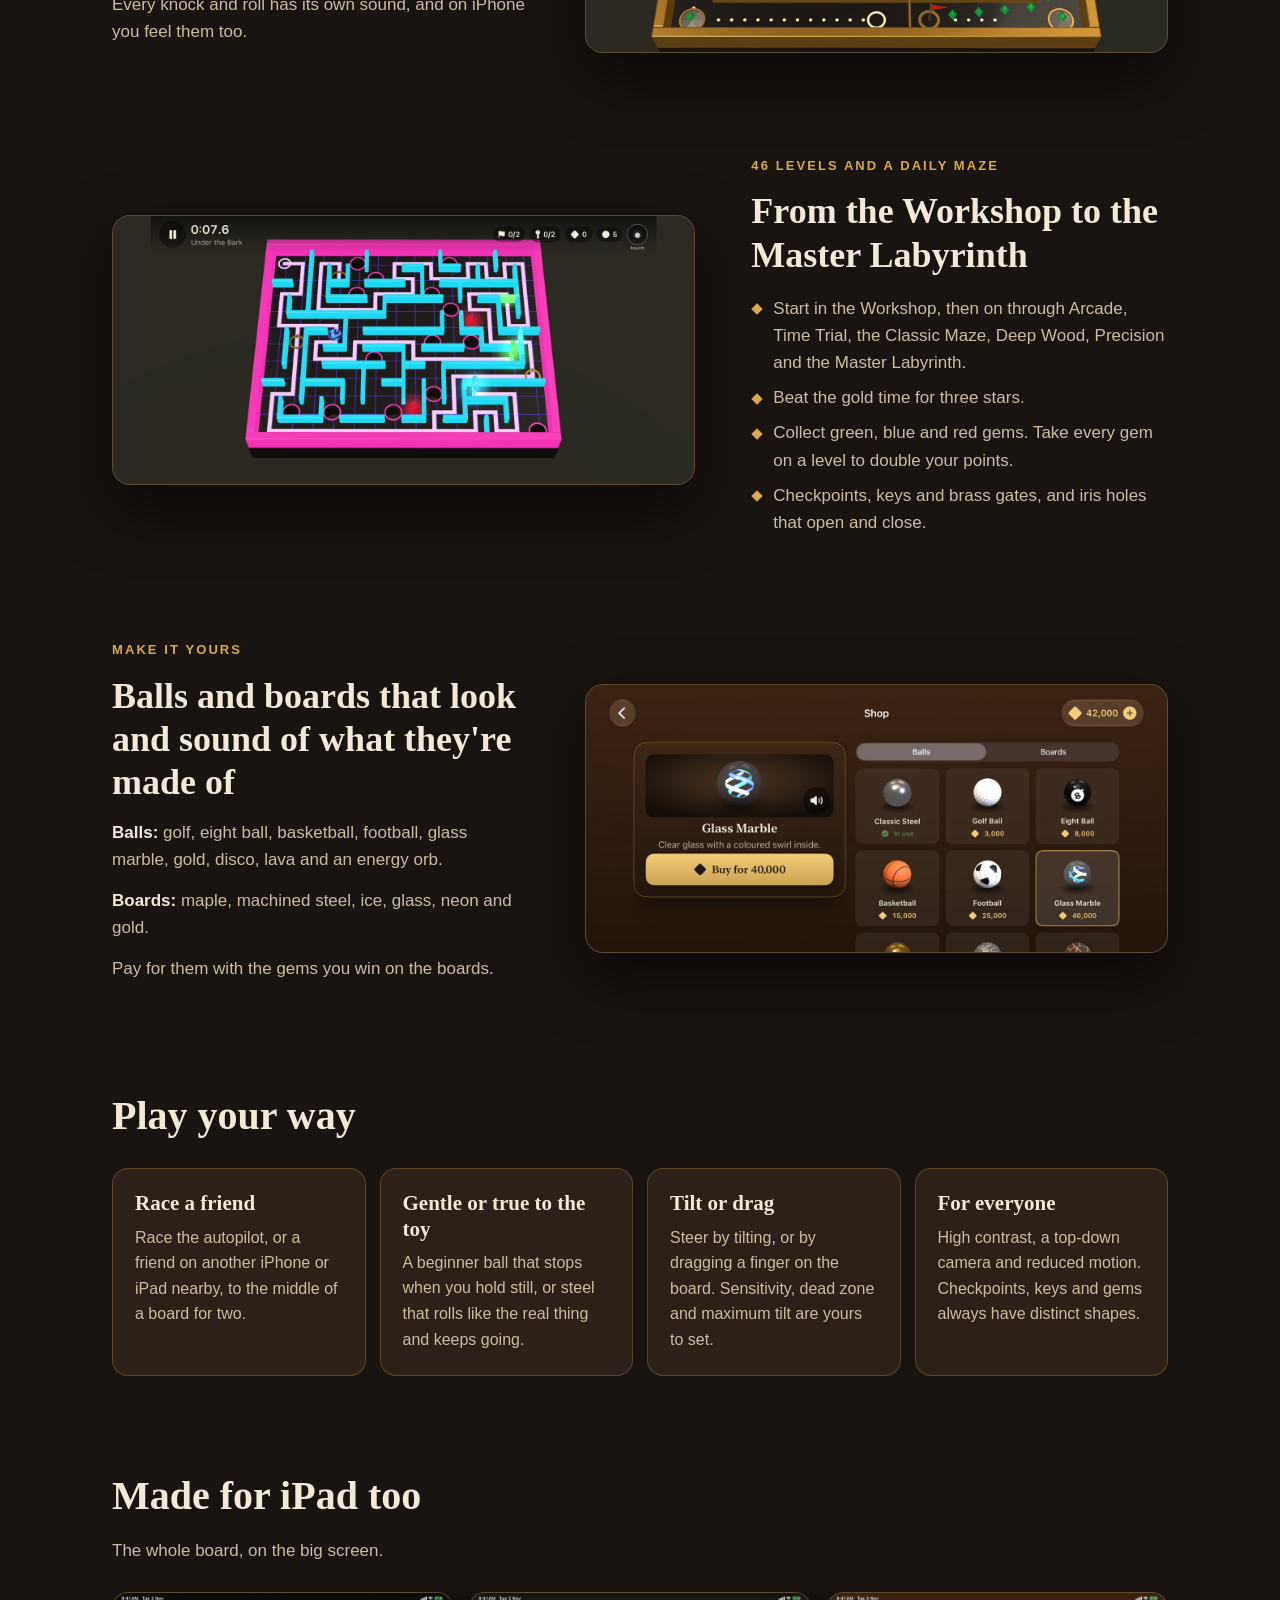
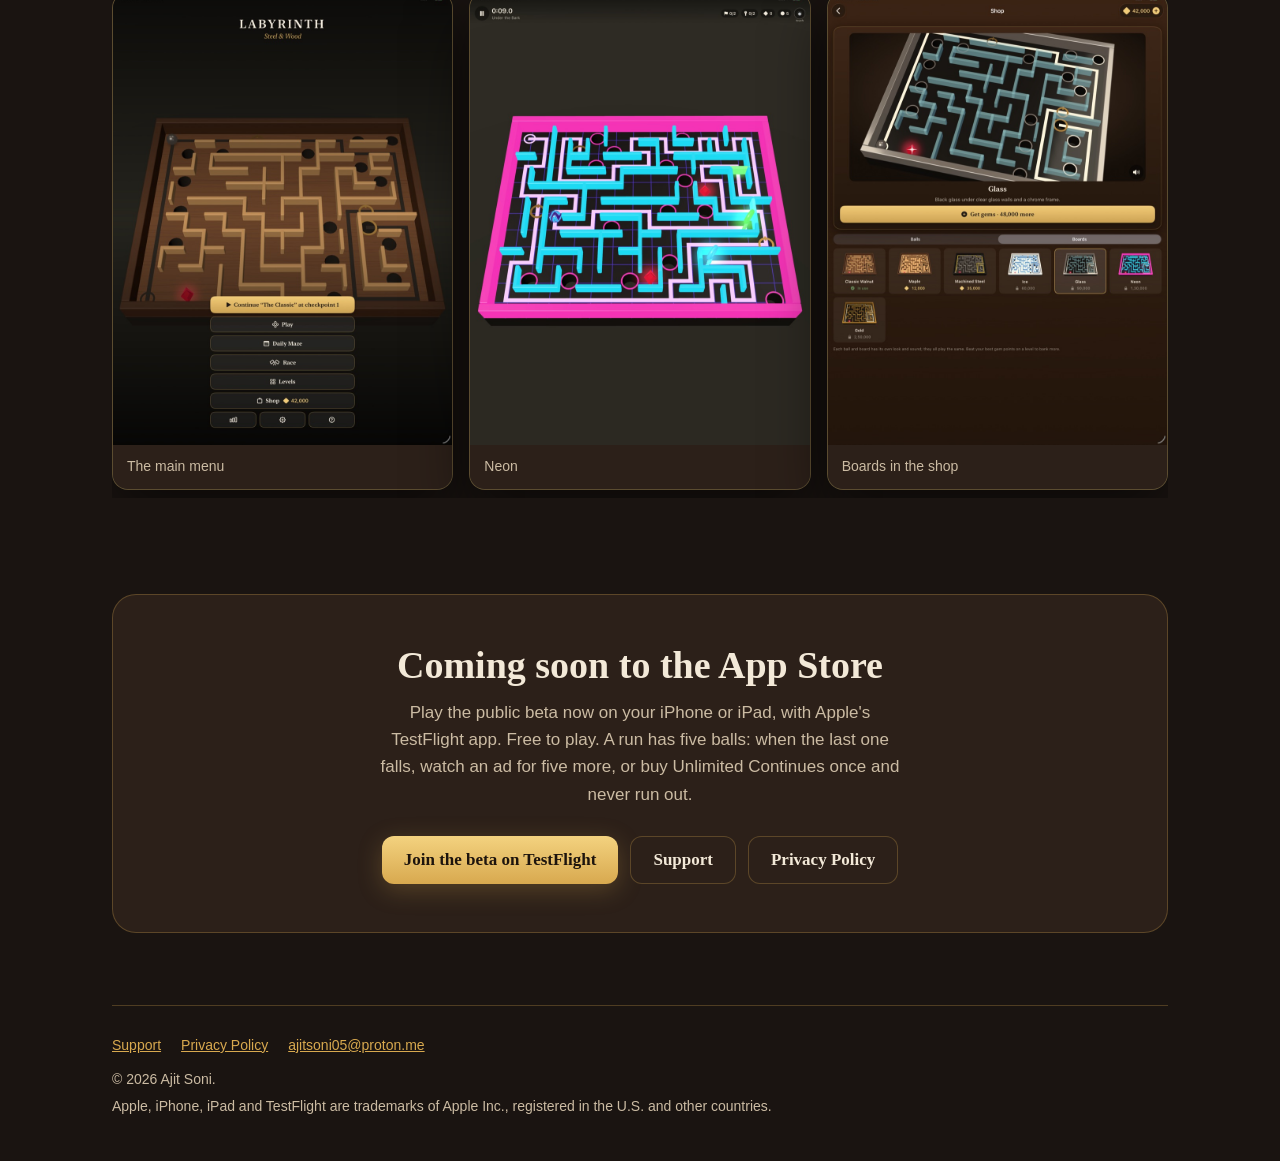
==== commit 3d2a5836: "Play the promo video in the game page's hero Only the page, its stylesheet and the video changed; th" ====
--- a/labyrinth/index.html
+++ b/labyrinth/index.html
@@ -34,7 +34,11 @@
 <a class="button button-gold" href="https://testflight.apple.com/join/ynHM7mc5">Join the beta on TestFlight</a>
 <a class="button button-quiet" href="#features">See what's inside</a>
 </div>
-<figure class="shot hero-shot"><img src="images/iphone-01-classic.jpg" width="1434" height="660" alt="The Classic: a walnut labyrinth board with a steel ball, maple walls, holes and a red gem."></figure>
+<figure class="shot hero-shot"><video data-promo src="images/labyrinth-promo.mp4" poster="images/labyrinth-promo.jpg" width="1280" height="720" autoplay muted loop playsinline controls aria-label="The promo: a steel ball rolling through wooden, gold and neon tilt mazes, more balls and boards, the Daily Maze, and the game on Apple Watch."></video></figure>
+<script>
+// With reduced motion, the promo waits for a press of play.
+if (matchMedia("(prefers-reduced-motion: reduce)").matches) { const v = document.querySelector("[data-promo]"); v.removeAttribute("autoplay"); v.pause(); }
+</script>
 </section>
 
 <section class="facts" aria-label="At a glance">
--- a/labyrinth/style.css
+++ b/labyrinth/style.css
@@ -13,7 +13,7 @@
   margin: 0; color: var(--paper); font: 17px/1.6 var(--sans);
   background: radial-gradient(ellipse 90% 60% at 50% -10%, #3b2a1e 0%, var(--bg) 65%) no-repeat, var(--bg);
 }
-img { display: block; max-width: 100%; height: auto; }
+img, video { display: block; max-width: 100%; height: auto; }
 a { color: var(--brass); }
 a:hover { color: var(--brass-bright); }
 h1, h2, h3 { font-family: var(--serif); font-weight: 600; line-height: 1.2; }
